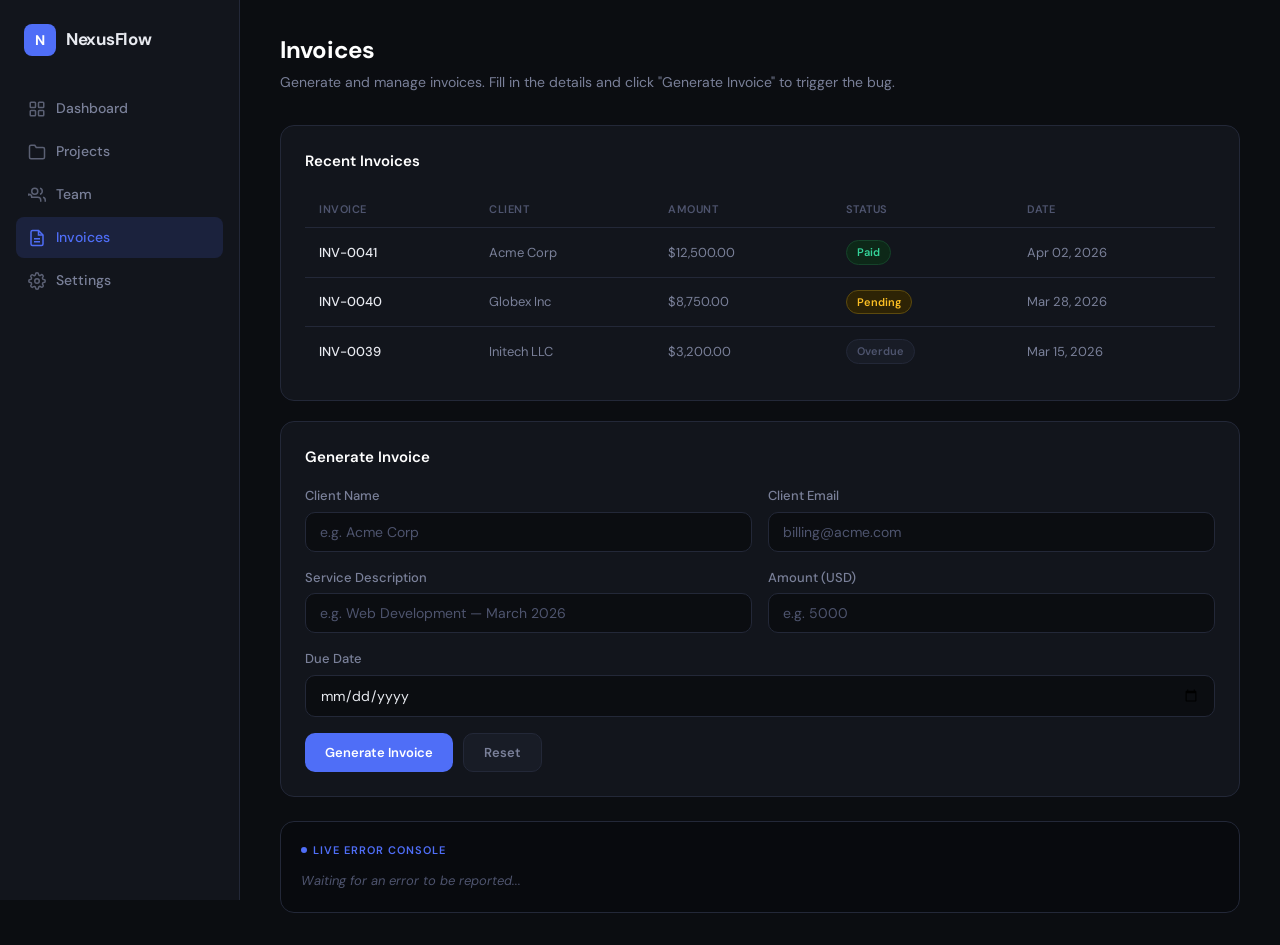
==== invoices.html @ 5b6b0511 "Add files via upload" ====
<!DOCTYPE html>
<html lang="en">
<head>
  <meta charset="UTF-8">
  <meta name="viewport" content="width=device-width, initial-scale=1.0">
  <title>Invoices — NexusFlow</title>
  <link rel="stylesheet" href="css/styles.css">
</head>
<body>

  <div class="app">

    <!-- ── Sidebar ──────────────────────────────── -->
    <aside class="sidebar">
      <a href="index.html" class="sidebar-logo">
        <div class="logo-icon">N</div>
        <span>NexusFlow</span>
      </a>
      <nav class="sidebar-nav">
        <a href="index.html">
          <svg viewBox="0 0 24 24" fill="none" stroke="currentColor" stroke-width="2"><rect x="3" y="3" width="7" height="7" rx="1"/><rect x="14" y="3" width="7" height="7" rx="1"/><rect x="3" y="14" width="7" height="7" rx="1"/><rect x="14" y="14" width="7" height="7" rx="1"/></svg>
          Dashboard
        </a>
        <a href="projects.html">
          <svg viewBox="0 0 24 24" fill="none" stroke="currentColor" stroke-width="2"><path d="M22 19a2 2 0 01-2 2H4a2 2 0 01-2-2V5a2 2 0 012-2h5l2 3h9a2 2 0 012 2z"/></svg>
          Projects
        </a>
        <a href="team.html">
          <svg viewBox="0 0 24 24" fill="none" stroke="currentColor" stroke-width="2"><path d="M17 21v-2a4 4 0 00-4-4H5a4 4 0 00-4-4v2"/><circle cx="9" cy="7" r="4"/><path d="M23 21v-2a4 4 0 00-3-3.87"/><path d="M16 3.13a4 4 0 010 7.75"/></svg>
          Team
        </a>
        <a href="invoices.html" class="active">
          <svg viewBox="0 0 24 24" fill="none" stroke="currentColor" stroke-width="2"><path d="M14 2H6a2 2 0 00-2 2v16a2 2 0 002 2h12a2 2 0 002-2V8z"/><polyline points="14 2 14 8 20 8"/><line x1="16" y1="13" x2="8" y2="13"/><line x1="16" y1="17" x2="8" y2="17"/></svg>
          Invoices
        </a>
        <a href="settings.html">
          <svg viewBox="0 0 24 24" fill="none" stroke="currentColor" stroke-width="2"><circle cx="12" cy="12" r="3"/><path d="M19.4 15a1.65 1.65 0 00.33 1.82l.06.06a2 2 0 010 2.83 2 2 0 01-2.83 0l-.06-.06a1.65 1.65 0 00-1.82-.33 1.65 1.65 0 00-1 1.51V21a2 2 0 01-4 0v-.09A1.65 1.65 0 009 19.4a1.65 1.65 0 00-1.82.33l-.06.06a2 2 0 01-2.83-2.83l.06-.06A1.65 1.65 0 004.68 15a1.65 1.65 0 00-1.51-1H3a2 2 0 010-4h.09A1.65 1.65 0 004.6 9a1.65 1.65 0 00-.33-1.82l-.06-.06a2 2 0 012.83-2.83l.06.06A1.65 1.65 0 009 4.68a1.65 1.65 0 001-1.51V3a2 2 0 014 0v.09a1.65 1.65 0 001 1.51 1.65 1.65 0 001.82-.33l.06-.06a2 2 0 012.83 2.83l-.06.06A1.65 1.65 0 0019.4 9a1.65 1.65 0 001.51 1H21a2 2 0 010 4h-.09a1.65 1.65 0 00-1.51 1z"/></svg>
          Settings
        </a>
      </nav>
    </aside>

    <!-- ── Main Content ─────────────────────────── -->
    <main class="main">

      <div class="page-header">
        <h1>Invoices</h1>
        <p>Generate and manage invoices. Fill in the details and click "Generate Invoice" to trigger the bug.</p>
      </div>

      <!-- Recent Invoices -->
      <div class="card">
        <h2>Recent Invoices</h2>
        <table class="data-table">
          <thead>
            <tr>
              <th>Invoice</th>
              <th>Client</th>
              <th>Amount</th>
              <th>Status</th>
              <th>Date</th>
            </tr>
          </thead>
          <tbody>
            <tr>
              <td class="name-cell">INV-0041</td>
              <td>Acme Corp</td>
              <td>$12,500.00</td>
              <td><span class="status status-active">Paid</span></td>
              <td>Apr 02, 2026</td>
            </tr>
            <tr>
              <td class="name-cell">INV-0040</td>
              <td>Globex Inc</td>
              <td>$8,750.00</td>
              <td><span class="status status-pending">Pending</span></td>
              <td>Mar 28, 2026</td>
            </tr>
            <tr>
              <td class="name-cell">INV-0039</td>
              <td>Initech LLC</td>
              <td>$3,200.00</td>
              <td><span class="status status-inactive">Overdue</span></td>
              <td>Mar 15, 2026</td>
            </tr>
          </tbody>
        </table>
      </div>

      <!-- ═══════════════════════════════════════════
           BUG: Multi-file — invoices.html + js/utils.js
           ═══════════════════════════════════════════
           generateInvoice() reads the amount from a
           form input (which is always a string), then
           passes it to NexusUtils.formatCurrency().
           formatCurrency() calls amount.toFixed(2),
           but .toFixed() is a Number method — calling
           it on a string throws TypeError.
           Agent must read both invoices.html and
           js/utils.js to trace the root cause.
           ═══════════════════════════════════════════ -->
      <div class="card">
        <h2>Generate Invoice</h2>

        <div class="field-row">
          <div class="field">
            <label>Client Name</label>
            <input type="text" id="clientName" placeholder="e.g. Acme Corp" />
          </div>
          <div class="field">
            <label>Client Email</label>
            <input type="email" id="clientEmail" placeholder="billing@acme.com" />
          </div>
        </div>

        <div class="field-row">
          <div class="field">
            <label>Service Description</label>
            <input type="text" id="serviceDesc" placeholder="e.g. Web Development — March 2026" />
          </div>
          <div class="field">
            <label>Amount (USD)</label>
            <input type="text" id="invoiceAmount" placeholder="e.g. 5000" />
          </div>
        </div>

        <div class="field">
          <label>Due Date</label>
          <input type="date" id="dueDate" />
        </div>

        <div class="btn-row">
          <button class="btn btn-primary" onclick="generateInvoice()">Generate Invoice</button>
          <button class="btn btn-secondary" onclick="resetInvoiceForm()">Reset</button>
        </div>
      </div>

      <!-- Console Panel -->
      <div class="console-panel">
        <h3>Live Error Console</h3>
        <pre id="consoleOutput"><span class="empty">Waiting for an error to be reported...</span></pre>
      </div>

    </main>
  </div>


  <!-- ── Scripts ──────────────────────────────────── -->
  <script src="js/errorReporter.js"></script>
  <script src="js/utils.js"></script>

  <script>
    /* ── Intercept console.log for the demo panel ── */
    var _origLog = console.log;
    console.log = function () {
      _origLog.apply(console, arguments);
      var msg = arguments[0];
      if (typeof msg === "string" && msg.startsWith("{")) {
        document.getElementById("consoleOutput").textContent = msg;
      }
    };


    /**
     * ═══════════════════════════════════════════════
     *  generateInvoice()
     * ═══════════════════════════════════════════════
     *  Reads form values and generates an invoice.
     *
     *  BUG: The amount from the form input is a STRING
     *       (e.g. "5000"), but NexusUtils.formatCurrency()
     *       in js/utils.js calls amount.toFixed(2) which
     *       only works on Numbers. This throws TypeError:
     *       "amount.toFixed is not a function"
     *
     *  The fix could be:
     *   - In this file: pass parseFloat(amount) instead
     *   - OR in utils.js: add parseFloat() inside formatCurrency
     *   - Best practice: fix it in utils.js so all callers benefit
     * ═══════════════════════════════════════════════
     */
    function generateInvoice() {
      try {
        var clientName  = document.getElementById("clientName").value;
        var clientEmail = document.getElementById("clientEmail").value;
        var serviceDesc = document.getElementById("serviceDesc").value;
        var amount      = document.getElementById("invoiceAmount").value;   // STRING from input
        var dueDate     = document.getElementById("dueDate").value;

        // Validate inputs
        if (!clientName.trim()) {
          showToast("Please enter a client name.", "error");
          return;
        }
        if (!amount || isNaN(amount)) {
          showToast("Please enter a valid amount.", "error");
          return;
        }

        // Format the amount for display
        // BUG: amount is a string from the form input
        //      formatCurrency() calls .toFixed() which doesn't exist on strings
        var formattedAmount = NexusUtils.formatCurrency(amount);

        // This code would run if the bug were fixed:
        var invoice = {
          id: NexusUtils.generateId("INV"),
          client: clientName,
          email: clientEmail,
          service: serviceDesc,
          amount: formattedAmount,
          dueDate: dueDate,
          status: "pending",
          created: new Date().toISOString()
        };

        showToast("Invoice " + invoice.id + " generated for " + formattedAmount + ".", "success");

      } catch (e) {
        ErrorReporter.report({
          error: e,
          source_file: "invoices.html",
          priority: "critical",
          title: "Invoice generation failed — type error in currency formatting",
          context: {
            module: "InvoiceService",
            action: "generateInvoice",
            inputs: {
              clientName: clientName,
              amount: amount,
              amountType: typeof amount
            }
          }
        });
        showToast("Error: " + e.message + " — reported to monitoring.", "error");
      }
    }


    /* ── Reset form ────────────────────────────── */
    function resetInvoiceForm() {
      document.getElementById("clientName").value = "";
      document.getElementById("clientEmail").value = "";
      document.getElementById("serviceDesc").value = "";
      document.getElementById("invoiceAmount").value = "";
      document.getElementById("dueDate").value = "";
      document.getElementById("consoleOutput").innerHTML =
        '<span class="empty">Waiting for an error to be reported...</span>';
    }

    /* ── Toast helper ──────────────────────────── */
    function showToast(message, type) {
      var existing = document.querySelector(".toast");
      if (existing) existing.remove();
      var toast = document.createElement("div");
      toast.className = "toast " + type;
      toast.textContent = message;
      document.body.appendChild(toast);
      toast.style.display = "block";
      setTimeout(function () { toast.remove(); }, 5000);
    }
  </script>

</body>
</html>
---- css/styles.css ----
/* ══════════════════════════════════════════════════
   NexusFlow — Project & Team Management Dashboard
   Shared Styles
   ══════════════════════════════════════════════════ */

@import url('https://fonts.googleapis.com/css2?family=DM+Sans:ital,opsz,wght@0,9..40,400;0,9..40,500;0,9..40,600;0,9..40,700&family=JetBrains+Mono:wght@400;500&display=swap');

/* ── CSS Variables ─────────────────────────────── */
:root {
  --bg-primary: #0b0d11;
  --bg-surface: #12151c;
  --bg-surface-2: #181c26;
  --bg-hover: #1e2330;
  --border: #232838;
  --border-focus: #4f6ef7;
  --text-primary: #e8eaf0;
  --text-secondary: #7a8099;
  --text-muted: #4e546e;
  --accent: #4f6ef7;
  --accent-hover: #3b57d4;
  --accent-glow: rgba(79, 110, 247, 0.15);
  --success: #34d399;
  --success-bg: #0d2818;
  --success-border: #15432a;
  --error: #f87171;
  --error-bg: #2d1215;
  --error-border: #5c2127;
  --warning: #fbbf24;
  --warning-bg: #2d2305;
  --warning-border: #5c4a0e;
  --font-body: 'DM Sans', system-ui, sans-serif;
  --font-mono: 'JetBrains Mono', 'Courier New', monospace;
  --radius: 10px;
  --radius-lg: 14px;
  --transition: 0.2s ease;
}

/* ── Reset ─────────────────────────────────────── */
*, *::before, *::after { margin: 0; padding: 0; box-sizing: border-box; }

body {
  font-family: var(--font-body);
  background: var(--bg-primary);
  color: var(--text-primary);
  min-height: 100vh;
  line-height: 1.5;
  -webkit-font-smoothing: antialiased;
}

/* ── App Shell ─────────────────────────────────── */
.app {
  display: flex;
  min-height: 100vh;
}

/* ── Sidebar ───────────────────────────────────── */
.sidebar {
  width: 240px;
  background: var(--bg-surface);
  border-right: 1px solid var(--border);
  padding: 24px 16px;
  display: flex;
  flex-direction: column;
  position: fixed;
  top: 0;
  left: 0;
  bottom: 0;
  z-index: 50;
}

.sidebar-logo {
  display: flex;
  align-items: center;
  gap: 10px;
  padding: 0 8px;
  margin-bottom: 32px;
  text-decoration: none;
}

.sidebar-logo .logo-icon {
  width: 32px;
  height: 32px;
  background: var(--accent);
  border-radius: 8px;
  display: flex;
  align-items: center;
  justify-content: center;
  font-weight: 700;
  font-size: 14px;
  color: #fff;
  flex-shrink: 0;
}

.sidebar-logo span {
  font-size: 17px;
  font-weight: 700;
  color: var(--text-primary);
  letter-spacing: -0.3px;
}

.sidebar-nav {
  display: flex;
  flex-direction: column;
  gap: 2px;
  flex: 1;
}

.sidebar-nav a {
  display: flex;
  align-items: center;
  gap: 10px;
  padding: 10px 12px;
  border-radius: 8px;
  text-decoration: none;
  color: var(--text-secondary);
  font-size: 14px;
  font-weight: 500;
  transition: all var(--transition);
}

.sidebar-nav a:hover {
  background: var(--bg-hover);
  color: var(--text-primary);
}

.sidebar-nav a.active {
  background: var(--accent-glow);
  color: var(--accent);
}

.sidebar-nav a svg {
  width: 18px;
  height: 18px;
  flex-shrink: 0;
  opacity: 0.7;
}

.sidebar-nav a.active svg {
  opacity: 1;
}

.sidebar-divider {
  height: 1px;
  background: var(--border);
  margin: 12px 0;
}

/* ── Main Content ──────────────────────────────── */
.main {
  flex: 1;
  margin-left: 240px;
  padding: 32px 40px;
  max-width: 1100px;
}

/* ── Page Header ───────────────────────────────── */
.page-header {
  margin-bottom: 32px;
}

.page-header h1 {
  font-size: 24px;
  font-weight: 700;
  color: #fff;
  margin-bottom: 4px;
  letter-spacing: -0.3px;
}

.page-header p {
  font-size: 14px;
  color: var(--text-secondary);
}

/* ── Cards ─────────────────────────────────────── */
.card {
  background: var(--bg-surface);
  border: 1px solid var(--border);
  border-radius: var(--radius-lg);
  padding: 24px;
  margin-bottom: 20px;
}

.card h2 {
  font-size: 15px;
  font-weight: 600;
  color: #fff;
  margin-bottom: 18px;
  display: flex;
  align-items: center;
  gap: 8px;
}

.card h2 .badge {
  font-size: 11px;
  font-weight: 600;
  padding: 2px 8px;
  border-radius: 99px;
  background: var(--accent-glow);
  color: var(--accent);
}

/* ── Form Elements ─────────────────────────────── */
.field {
  margin-bottom: 16px;
}

.field label {
  display: block;
  font-size: 13px;
  font-weight: 500;
  color: var(--text-secondary);
  margin-bottom: 6px;
}

.field input,
.field select,
.field textarea {
  width: 100%;
  padding: 10px 14px;
  background: var(--bg-primary);
  border: 1px solid var(--border);
  border-radius: var(--radius);
  color: var(--text-primary);
  font-family: var(--font-body);
  font-size: 14px;
  outline: none;
  transition: border-color var(--transition);
}

.field textarea {
  resize: vertical;
  min-height: 100px;
  font-family: var(--font-mono);
  font-size: 13px;
  line-height: 1.6;
}

.field input:focus,
.field select:focus,
.field textarea:focus {
  border-color: var(--border-focus);
}

.field input::placeholder,
.field textarea::placeholder {
  color: var(--text-muted);
}

.field-row {
  display: grid;
  grid-template-columns: 1fr 1fr;
  gap: 16px;
}

/* ── Buttons ───────────────────────────────────── */
.btn {
  padding: 10px 20px;
  border: none;
  border-radius: var(--radius);
  font-family: var(--font-body);
  font-size: 13px;
  font-weight: 600;
  cursor: pointer;
  transition: all var(--transition);
  display: inline-flex;
  align-items: center;
  gap: 6px;
}

.btn-primary {
  background: var(--accent);
  color: #fff;
}

.btn-primary:hover {
  background: var(--accent-hover);
}

.btn-secondary {
  background: var(--bg-surface-2);
  color: var(--text-secondary);
  border: 1px solid var(--border);
}

.btn-secondary:hover {
  background: var(--bg-hover);
  color: var(--text-primary);
}

.btn-danger {
  background: var(--error-bg);
  color: var(--error);
  border: 1px solid var(--error-border);
}

.btn-danger:hover {
  background: #3d1519;
}

.btn-row {
  display: flex;
  gap: 10px;
  margin-top: 8px;
}

/* ── Toast Notifications ───────────────────────── */
.toast {
  position: fixed;
  bottom: 24px;
  right: 24px;
  padding: 14px 20px;
  border-radius: var(--radius);
  font-size: 13px;
  font-weight: 500;
  display: none;
  z-index: 1000;
  animation: toastIn 0.35s cubic-bezier(0.16, 1, 0.3, 1);
  max-width: 420px;
}

.toast.error {
  background: var(--error-bg);
  border: 1px solid var(--error-border);
  color: var(--error);
}

.toast.success {
  background: var(--success-bg);
  border: 1px solid var(--success-border);
  color: var(--success);
}

@keyframes toastIn {
  from { transform: translateY(16px); opacity: 0; }
  to   { transform: translateY(0); opacity: 1; }
}

/* ── Console Panel ─────────────────────────────── */
.console-panel {
  background: #080a0e;
  border: 1px solid var(--border);
  border-radius: var(--radius-lg);
  padding: 20px;
  margin-top: 24px;
}

.console-panel h3 {
  font-size: 11px;
  font-weight: 600;
  color: var(--accent);
  margin-bottom: 12px;
  text-transform: uppercase;
  letter-spacing: 1px;
  display: flex;
  align-items: center;
  gap: 6px;
}

.console-panel h3::before {
  content: '';
  width: 6px;
  height: 6px;
  border-radius: 50%;
  background: var(--accent);
  animation: pulse 2s infinite;
}

@keyframes pulse {
  0%, 100% { opacity: 1; }
  50% { opacity: 0.3; }
}

.console-panel pre {
  font-family: var(--font-mono);
  font-size: 12px;
  color: var(--success);
  white-space: pre-wrap;
  word-wrap: break-word;
  max-height: 350px;
  overflow-y: auto;
  line-height: 1.7;
}

.console-panel .empty {
  color: var(--text-muted);
  font-style: italic;
  font-family: var(--font-body);
  font-size: 13px;
}

/* ── Stat Cards Row ────────────────────────────── */
.stats-row {
  display: grid;
  grid-template-columns: repeat(4, 1fr);
  gap: 16px;
  margin-bottom: 24px;
}

.stat-card {
  background: var(--bg-surface);
  border: 1px solid var(--border);
  border-radius: var(--radius-lg);
  padding: 20px;
}

.stat-card .label {
  font-size: 12px;
  font-weight: 500;
  color: var(--text-secondary);
  margin-bottom: 8px;
  text-transform: uppercase;
  letter-spacing: 0.5px;
}

.stat-card .value {
  font-size: 28px;
  font-weight: 700;
  color: #fff;
  letter-spacing: -0.5px;
}

.stat-card .change {
  font-size: 12px;
  font-weight: 500;
  margin-top: 4px;
}

.stat-card .change.up { color: var(--success); }
.stat-card .change.down { color: var(--error); }

/* ── Data Table ────────────────────────────────── */
.data-table {
  width: 100%;
  border-collapse: collapse;
}

.data-table th {
  text-align: left;
  font-size: 11px;
  font-weight: 600;
  color: var(--text-muted);
  text-transform: uppercase;
  letter-spacing: 0.5px;
  padding: 10px 14px;
  border-bottom: 1px solid var(--border);
}

.data-table td {
  padding: 12px 14px;
  font-size: 13px;
  border-bottom: 1px solid var(--border);
  color: var(--text-secondary);
}

.data-table tr:last-child td {
  border-bottom: none;
}

.data-table .name-cell {
  color: var(--text-primary);
  font-weight: 500;
}

/* ── Status Badges ─────────────────────────────── */
.status {
  display: inline-block;
  padding: 3px 10px;
  border-radius: 99px;
  font-size: 11px;
  font-weight: 600;
}

.status-active   { background: var(--success-bg); color: var(--success); border: 1px solid var(--success-border); }
.status-pending  { background: var(--warning-bg); color: var(--warning); border: 1px solid var(--warning-border); }
.status-inactive { background: var(--bg-surface-2); color: var(--text-muted); border: 1px solid var(--border); }

/* ── Search Bar ────────────────────────────────── */
.search-bar {
  display: flex;
  align-items: center;
  gap: 10px;
  margin-bottom: 24px;
}

.search-bar input {
  flex: 1;
  padding: 10px 14px;
  background: var(--bg-surface);
  border: 1px solid var(--border);
  border-radius: var(--radius);
  color: var(--text-primary);
  font-family: var(--font-body);
  font-size: 14px;
  outline: none;
  transition: border-color var(--transition);
}

.search-bar input:focus {
  border-color: var(--border-focus);
}

.search-bar input::placeholder {
  color: var(--text-muted);
}

/* ── Responsive ────────────────────────────────── */
@media (max-width: 900px) {
  .sidebar { display: none; }
  .main { margin-left: 0; padding: 24px 20px; }
  .stats-row { grid-template-columns: repeat(2, 1fr); }
  .field-row { grid-template-columns: 1fr; }
}
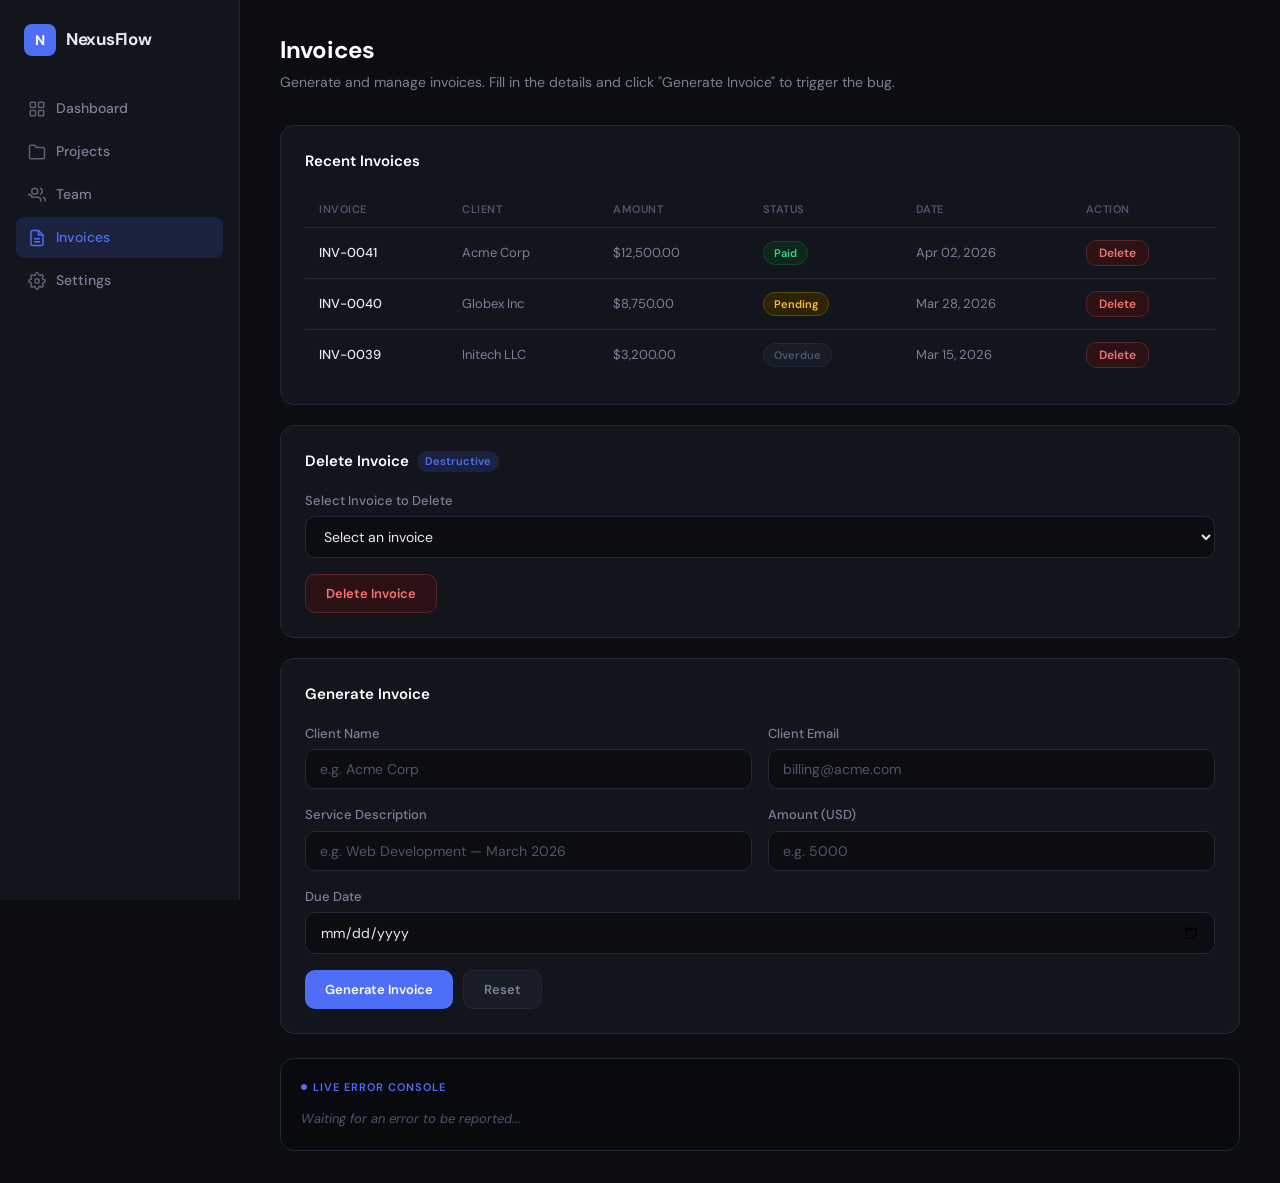
==== commit 6c17357e: "feat: add Delete Invoice UI and deleteInvoice() API wired to NexusStore" ====
--- a/invoices.html
+++ b/invoices.html
@@ -59,45 +59,40 @@
               <th>Amount</th>
               <th>Status</th>
               <th>Date</th>
+              <th>Action</th>
             </tr>
           </thead>
-          <tbody>
-            <tr>
-              <td class="name-cell">INV-0041</td>
-              <td>Acme Corp</td>
-              <td>$12,500.00</td>
-              <td><span class="status status-active">Paid</span></td>
-              <td>Apr 02, 2026</td>
-            </tr>
-            <tr>
-              <td class="name-cell">INV-0040</td>
-              <td>Globex Inc</td>
-              <td>$8,750.00</td>
-              <td><span class="status status-pending">Pending</span></td>
-              <td>Mar 28, 2026</td>
-            </tr>
-            <tr>
-              <td class="name-cell">INV-0039</td>
-              <td>Initech LLC</td>
-              <td>$3,200.00</td>
-              <td><span class="status status-inactive">Overdue</span></td>
-              <td>Mar 15, 2026</td>
-            </tr>
+          <tbody id="invoicesTableBody">
+            <!-- Rendered by renderInvoicesTable() -->
           </tbody>
         </table>
       </div>
 
       <!-- ═══════════════════════════════════════════
+           Delete Invoice
+           ═══════════════════════════════════════════
+           Select an invoice from the dropdown and click
+           "Delete Invoice" to invoke deleteInvoice() which
+           calls NexusStore.deleteInvoice(id).
+           Guard: Cannot delete paid (active) invoices.
+           ═══════════════════════════════════════════ -->
+      <div class="card">
+        <h2>Delete Invoice <span class="badge">Destructive</span></h2>
+
+        <div class="field">
+          <label>Select Invoice to Delete</label>
+          <select id="deleteInvoiceSelect">
+            <option value="">Select an invoice</option>
+          </select>
+        </div>
+
+        <div class="btn-row">
+          <button class="btn btn-danger" onclick="deleteInvoice()">Delete Invoice</button>
+        </div>
+      </div>
+
+      <!-- ═══════════════════════════════════════════
            BUG: Multi-file — invoices.html + js/utils.js
-           ═══════════════════════════════════════════
-           generateInvoice() reads the amount from a
-           form input (which is always a string), then
-           passes it to NexusUtils.formatCurrency().
-           formatCurrency() calls amount.toFixed(2),
-           but .toFixed() is a Number method — calling
-           it on a string throws TypeError.
-           Agent must read both invoices.html and
-           js/utils.js to trace the root cause.
            ═══════════════════════════════════════════ -->
       <div class="card">
         <h2>Generate Invoice</h2>
@@ -148,6 +143,7 @@
   <!-- ── Scripts ──────────────────────────────────── -->
   <script src="js/errorReporter.js"></script>
   <script src="js/utils.js"></script>
+  <script src="js/dataStore.js"></script>
 
   <script>
     /* ── Intercept console.log for the demo panel ── */
@@ -161,22 +157,84 @@
     };
 
 
+    /* ── Render invoices table from NexusStore ── */
+    function renderInvoicesTable() {
+      var tbody  = document.getElementById("invoicesTableBody");
+      var select = document.getElementById("deleteInvoiceSelect");
+      var invoices = NexusStore.getInvoices();
+
+      tbody.innerHTML  = "";
+      select.innerHTML = '<option value="">Select an invoice</option>';
+
+      invoices.forEach(function (inv) {
+        var statusClass =
+          inv.status === "active"   ? "status-active"   :
+          inv.status === "pending"  ? "status-pending"  : "status-inactive";
+        var statusLabel =
+          inv.status === "active"   ? "Paid"    :
+          inv.status === "pending"  ? "Pending" : "Overdue";
+
+        tbody.innerHTML +=
+          '<tr>' +
+          '  <td class="name-cell">' + inv.id + '</td>' +
+          '  <td>' + inv.client + '</td>' +
+          '  <td>' + inv.amount + '</td>' +
+          '  <td><span class="status ' + statusClass + '">' + statusLabel + '</span></td>' +
+          '  <td>' + inv.date + '</td>' +
+          '  <td><button class="btn btn-danger" style="padding:4px 12px;font-size:12px" onclick="deleteInvoiceById(\'' + inv.id + '\')">Delete</button></td>' +
+          '</tr>';
+
+        select.innerHTML += '<option value="' + inv.id + '">' + inv.id + ' — ' + inv.client + ' (' + statusLabel + ')</option>';
+      });
+    }
+
+
     /**
      * ═══════════════════════════════════════════════
+     *  deleteInvoice()
+     * ═══════════════════════════════════════════════
+     *  Reads the selected invoice ID from the dropdown
+     *  and calls NexusStore.deleteInvoice(id).
+     *
+     *  DELETE API equivalent: DELETE /api/invoices/:id
+     *  Guard: Cannot delete paid (status=active) invoices.
+     * ═══════════════════════════════════════════════
+     */
+    function deleteInvoice() {
+      var id = document.getElementById("deleteInvoiceSelect").value;
+      if (!id) {
+        showToast("Please select an invoice to delete.", "error");
+        return;
+      }
+      deleteInvoiceById(id);
+    }
+
+    function deleteInvoiceById(id) {
+      try {
+        if (!confirm("Are you sure you want to delete invoice: " + id + "? This cannot be undone.")) return;
+        var deleted = NexusStore.deleteInvoice(id);
+        showToast("Invoice '" + deleted.id + "' for " + deleted.client + " deleted successfully.", "success");
+        renderInvoicesTable();
+      } catch (e) {
+        ErrorReporter.report({
+          error: e,
+          source_file: "invoices.html",
+          priority: "high",
+          title: "Invoice deletion failed",
+          context: { module: "InvoiceService", action: "deleteInvoice", inputs: { invoiceId: id } }
+        });
+        showToast("Error: " + e.message, "error");
+      }
+    }
+
+
+    /**
+     * ═══════════════════════════════════════════════
      *  generateInvoice()
      * ═══════════════════════════════════════════════
-     *  Reads form values and generates an invoice.
-     *
-     *  BUG: The amount from the form input is a STRING
-     *       (e.g. "5000"), but NexusUtils.formatCurrency()
-     *       in js/utils.js calls amount.toFixed(2) which
-     *       only works on Numbers. This throws TypeError:
-     *       "amount.toFixed is not a function"
-     *
-     *  The fix could be:
-     *   - In this file: pass parseFloat(amount) instead
-     *   - OR in utils.js: add parseFloat() inside formatCurrency
-     *   - Best practice: fix it in utils.js so all callers benefit
+     *  BUG: amount is a string from the form input.
+     *       formatCurrency() calls .toFixed() which
+     *       doesn't exist on strings → TypeError.
      * ═══════════════════════════════════════════════
      */
     function generateInvoice() {
@@ -187,33 +245,25 @@
         var amount      = document.getElementById("invoiceAmount").value;   // STRING from input
         var dueDate     = document.getElementById("dueDate").value;
 
-        // Validate inputs
-        if (!clientName.trim()) {
-          showToast("Please enter a client name.", "error");
-          return;
-        }
-        if (!amount || isNaN(amount)) {
-          showToast("Please enter a valid amount.", "error");
-          return;
-        }
-
-        // Format the amount for display
-        // BUG: amount is a string from the form input
-        //      formatCurrency() calls .toFixed() which doesn't exist on strings
+        if (!clientName.trim()) { showToast("Please enter a client name.", "error"); return; }
+        if (!amount || isNaN(amount)) { showToast("Please enter a valid amount.", "error"); return; }
+
+        // BUG: amount is a string — formatCurrency() calls .toFixed() which crashes
         var formattedAmount = NexusUtils.formatCurrency(amount);
 
-        // This code would run if the bug were fixed:
         var invoice = {
           id: NexusUtils.generateId("INV"),
           client: clientName,
           email: clientEmail,
           service: serviceDesc,
           amount: formattedAmount,
-          dueDate: dueDate,
+          date: dueDate,
           status: "pending",
           created: new Date().toISOString()
         };
 
+        NexusStore.addInvoice(invoice);
+        renderInvoicesTable();
         showToast("Invoice " + invoice.id + " generated for " + formattedAmount + ".", "success");
 
       } catch (e) {
@@ -225,11 +275,7 @@
           context: {
             module: "InvoiceService",
             action: "generateInvoice",
-            inputs: {
-              clientName: clientName,
-              amount: amount,
-              amountType: typeof amount
-            }
+            inputs: { clientName: clientName, amount: amount, amountType: typeof amount }
           }
         });
         showToast("Error: " + e.message + " — reported to monitoring.", "error");
@@ -259,6 +305,9 @@
       toast.style.display = "block";
       setTimeout(function () { toast.remove(); }, 5000);
     }
+
+    /* ── Init ──────────────────────────────────── */
+    renderInvoicesTable();
   </script>
 
 </body>
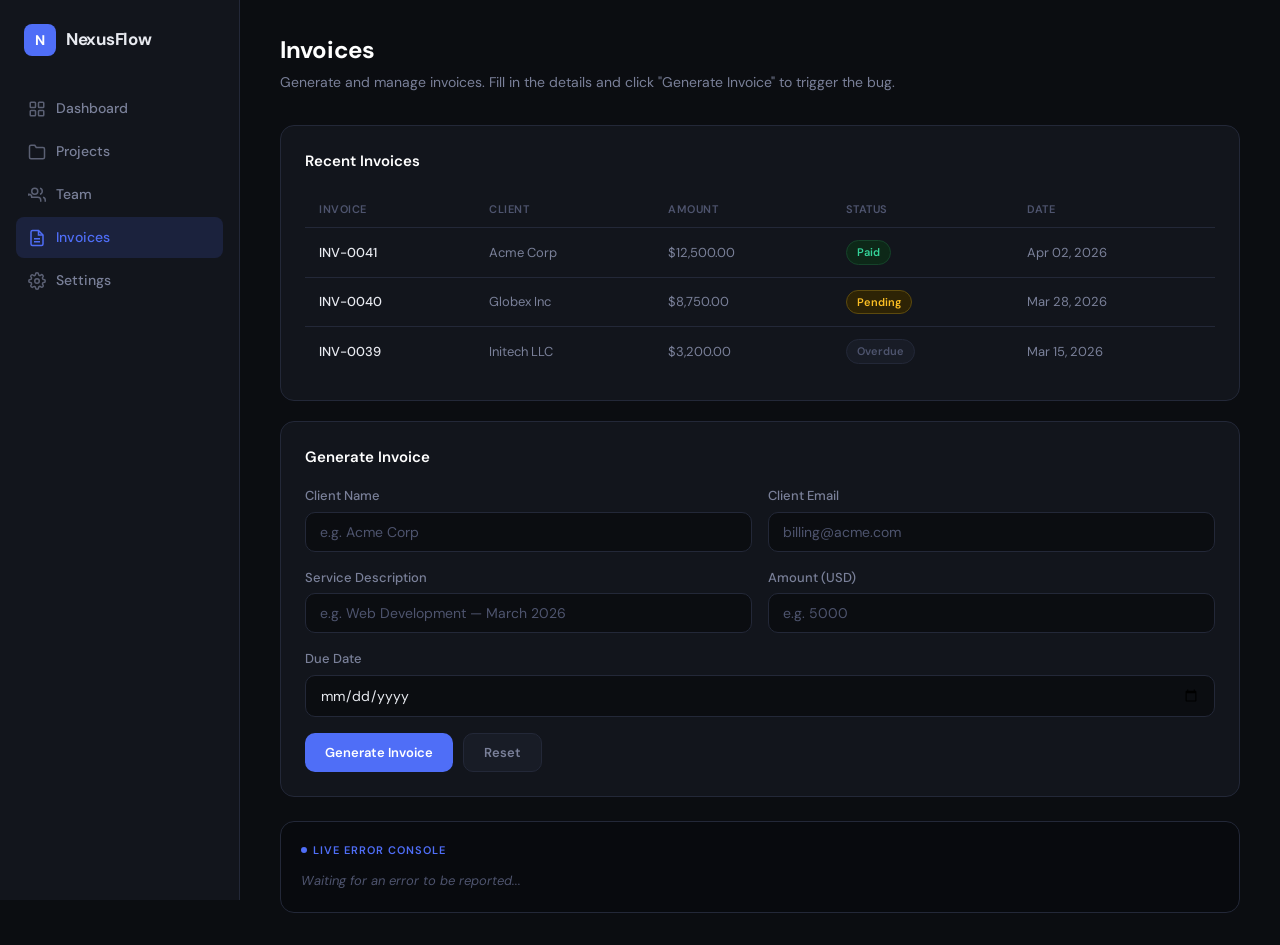
==== commit 57adb5c7: "Initial Commit Initial Commit" ====
--- a/invoices.html
+++ b/invoices.html
@@ -59,40 +59,45 @@
               <th>Amount</th>
               <th>Status</th>
               <th>Date</th>
-              <th>Action</th>
             </tr>
           </thead>
-          <tbody id="invoicesTableBody">
-            <!-- Rendered by renderInvoicesTable() -->
+          <tbody>
+            <tr>
+              <td class="name-cell">INV-0041</td>
+              <td>Acme Corp</td>
+              <td>$12,500.00</td>
+              <td><span class="status status-active">Paid</span></td>
+              <td>Apr 02, 2026</td>
+            </tr>
+            <tr>
+              <td class="name-cell">INV-0040</td>
+              <td>Globex Inc</td>
+              <td>$8,750.00</td>
+              <td><span class="status status-pending">Pending</span></td>
+              <td>Mar 28, 2026</td>
+            </tr>
+            <tr>
+              <td class="name-cell">INV-0039</td>
+              <td>Initech LLC</td>
+              <td>$3,200.00</td>
+              <td><span class="status status-inactive">Overdue</span></td>
+              <td>Mar 15, 2026</td>
+            </tr>
           </tbody>
         </table>
       </div>
 
       <!-- ═══════════════════════════════════════════
-           Delete Invoice
+           BUG: Multi-file — invoices.html + js/utils.js
            ═══════════════════════════════════════════
-           Select an invoice from the dropdown and click
-           "Delete Invoice" to invoke deleteInvoice() which
-           calls NexusStore.deleteInvoice(id).
-           Guard: Cannot delete paid (active) invoices.
-           ═══════════════════════════════════════════ -->
-      <div class="card">
-        <h2>Delete Invoice <span class="badge">Destructive</span></h2>
-
-        <div class="field">
-          <label>Select Invoice to Delete</label>
-          <select id="deleteInvoiceSelect">
-            <option value="">Select an invoice</option>
-          </select>
-        </div>
-
-        <div class="btn-row">
-          <button class="btn btn-danger" onclick="deleteInvoice()">Delete Invoice</button>
-        </div>
-      </div>
-
-      <!-- ═══════════════════════════════════════════
-           BUG: Multi-file — invoices.html + js/utils.js
+           generateInvoice() reads the amount from a
+           form input (which is always a string), then
+           passes it to NexusUtils.formatCurrency().
+           formatCurrency() calls amount.toFixed(2),
+           but .toFixed() is a Number method — calling
+           it on a string throws TypeError.
+           Agent must read both invoices.html and
+           js/utils.js to trace the root cause.
            ═══════════════════════════════════════════ -->
       <div class="card">
         <h2>Generate Invoice</h2>
@@ -143,7 +148,6 @@
   <!-- ── Scripts ──────────────────────────────────── -->
   <script src="js/errorReporter.js"></script>
   <script src="js/utils.js"></script>
-  <script src="js/dataStore.js"></script>
 
   <script>
     /* ── Intercept console.log for the demo panel ── */
@@ -157,84 +161,22 @@
     };
 
 
-    /* ── Render invoices table from NexusStore ── */
-    function renderInvoicesTable() {
-      var tbody  = document.getElementById("invoicesTableBody");
-      var select = document.getElementById("deleteInvoiceSelect");
-      var invoices = NexusStore.getInvoices();
-
-      tbody.innerHTML  = "";
-      select.innerHTML = '<option value="">Select an invoice</option>';
-
-      invoices.forEach(function (inv) {
-        var statusClass =
-          inv.status === "active"   ? "status-active"   :
-          inv.status === "pending"  ? "status-pending"  : "status-inactive";
-        var statusLabel =
-          inv.status === "active"   ? "Paid"    :
-          inv.status === "pending"  ? "Pending" : "Overdue";
-
-        tbody.innerHTML +=
-          '<tr>' +
-          '  <td class="name-cell">' + inv.id + '</td>' +
-          '  <td>' + inv.client + '</td>' +
-          '  <td>' + inv.amount + '</td>' +
-          '  <td><span class="status ' + statusClass + '">' + statusLabel + '</span></td>' +
-          '  <td>' + inv.date + '</td>' +
-          '  <td><button class="btn btn-danger" style="padding:4px 12px;font-size:12px" onclick="deleteInvoiceById(\'' + inv.id + '\')">Delete</button></td>' +
-          '</tr>';
-
-        select.innerHTML += '<option value="' + inv.id + '">' + inv.id + ' — ' + inv.client + ' (' + statusLabel + ')</option>';
-      });
-    }
-
-
-    /**
-     * ═══════════════════════════════════════════════
-     *  deleteInvoice()
-     * ═══════════════════════════════════════════════
-     *  Reads the selected invoice ID from the dropdown
-     *  and calls NexusStore.deleteInvoice(id).
-     *
-     *  DELETE API equivalent: DELETE /api/invoices/:id
-     *  Guard: Cannot delete paid (status=active) invoices.
-     * ═══════════════════════════════════════════════
-     */
-    function deleteInvoice() {
-      var id = document.getElementById("deleteInvoiceSelect").value;
-      if (!id) {
-        showToast("Please select an invoice to delete.", "error");
-        return;
-      }
-      deleteInvoiceById(id);
-    }
-
-    function deleteInvoiceById(id) {
-      try {
-        if (!confirm("Are you sure you want to delete invoice: " + id + "? This cannot be undone.")) return;
-        var deleted = NexusStore.deleteInvoice(id);
-        showToast("Invoice '" + deleted.id + "' for " + deleted.client + " deleted successfully.", "success");
-        renderInvoicesTable();
-      } catch (e) {
-        ErrorReporter.report({
-          error: e,
-          source_file: "invoices.html",
-          priority: "high",
-          title: "Invoice deletion failed",
-          context: { module: "InvoiceService", action: "deleteInvoice", inputs: { invoiceId: id } }
-        });
-        showToast("Error: " + e.message, "error");
-      }
-    }
-
-
     /**
      * ═══════════════════════════════════════════════
      *  generateInvoice()
      * ═══════════════════════════════════════════════
-     *  BUG: amount is a string from the form input.
-     *       formatCurrency() calls .toFixed() which
-     *       doesn't exist on strings → TypeError.
+     *  Reads form values and generates an invoice.
+     *
+     *  BUG: The amount from the form input is a STRING
+     *       (e.g. "5000"), but NexusUtils.formatCurrency()
+     *       in js/utils.js calls amount.toFixed(2) which
+     *       only works on Numbers. This throws TypeError:
+     *       "amount.toFixed is not a function"
+     *
+     *  The fix could be:
+     *   - In this file: pass parseFloat(amount) instead
+     *   - OR in utils.js: add parseFloat() inside formatCurrency
+     *   - Best practice: fix it in utils.js so all callers benefit
      * ═══════════════════════════════════════════════
      */
     function generateInvoice() {
@@ -245,25 +187,33 @@
         var amount      = document.getElementById("invoiceAmount").value;   // STRING from input
         var dueDate     = document.getElementById("dueDate").value;
 
-        if (!clientName.trim()) { showToast("Please enter a client name.", "error"); return; }
-        if (!amount || isNaN(amount)) { showToast("Please enter a valid amount.", "error"); return; }
-
-        // BUG: amount is a string — formatCurrency() calls .toFixed() which crashes
+        // Validate inputs
+        if (!clientName.trim()) {
+          showToast("Please enter a client name.", "error");
+          return;
+        }
+        if (!amount || isNaN(amount)) {
+          showToast("Please enter a valid amount.", "error");
+          return;
+        }
+
+        // Format the amount for display
+        // BUG: amount is a string from the form input
+        //      formatCurrency() calls .toFixed() which doesn't exist on strings
         var formattedAmount = NexusUtils.formatCurrency(amount);
 
+        // This code would run if the bug were fixed:
         var invoice = {
           id: NexusUtils.generateId("INV"),
           client: clientName,
           email: clientEmail,
           service: serviceDesc,
           amount: formattedAmount,
-          date: dueDate,
+          dueDate: dueDate,
           status: "pending",
           created: new Date().toISOString()
         };
 
-        NexusStore.addInvoice(invoice);
-        renderInvoicesTable();
         showToast("Invoice " + invoice.id + " generated for " + formattedAmount + ".", "success");
 
       } catch (e) {
@@ -275,7 +225,11 @@
           context: {
             module: "InvoiceService",
             action: "generateInvoice",
-            inputs: { clientName: clientName, amount: amount, amountType: typeof amount }
+            inputs: {
+              clientName: clientName,
+              amount: amount,
+              amountType: typeof amount
+            }
           }
         });
         showToast("Error: " + e.message + " — reported to monitoring.", "error");
@@ -305,9 +259,6 @@
       toast.style.display = "block";
       setTimeout(function () { toast.remove(); }, 5000);
     }
-
-    /* ── Init ──────────────────────────────────── */
-    renderInvoicesTable();
   </script>
 
 </body>
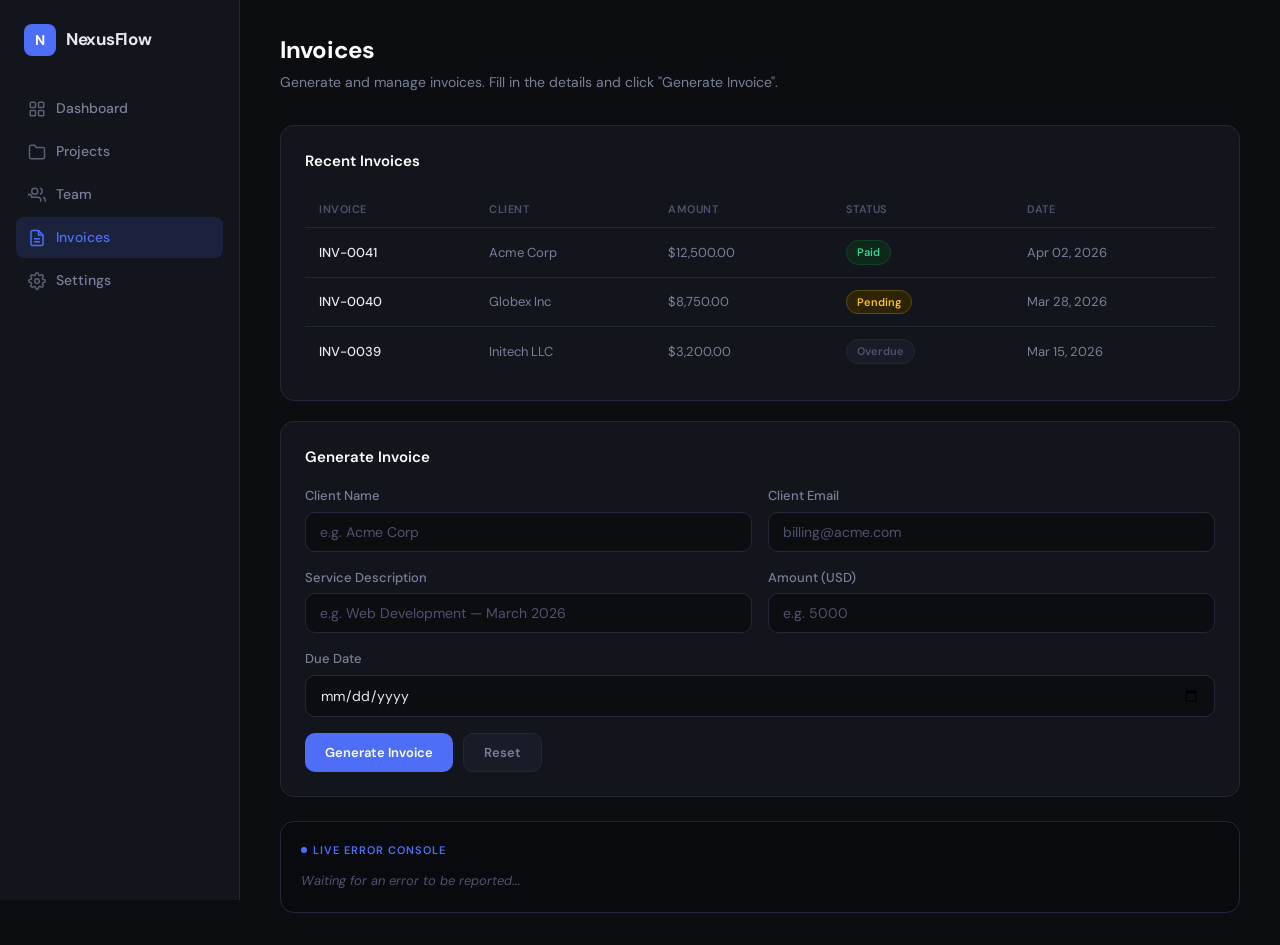
==== commit c58cd109: "fix: team.html + invoices.html + settings.html — authGuard, user badge, fix checkPermission/eval/for" ====
--- a/invoices.html
+++ b/invoices.html
@@ -10,7 +10,7 @@
 
   <div class="app">
 
-    <!-- ── Sidebar ──────────────────────────────── -->
+    <!-- ── Sidebar ──────────────────────────────────── -->
     <aside class="sidebar">
       <a href="index.html" class="sidebar-logo">
         <div class="logo-icon">N</div>
@@ -38,14 +38,16 @@
           Settings
         </a>
       </nav>
+      <!-- Azure SSO: signed-in user badge -->
+      <div id="userBadge"></div>
     </aside>
 
-    <!-- ── Main Content ─────────────────────────── -->
+    <!-- ── Main Content ───────────────────────────────── -->
     <main class="main">
 
       <div class="page-header">
         <h1>Invoices</h1>
-        <p>Generate and manage invoices. Fill in the details and click "Generate Invoice" to trigger the bug.</p>
+        <p>Generate and manage invoices. Fill in the details and click "Generate Invoice".</p>
       </div>
 
       <!-- Recent Invoices -->
@@ -87,18 +89,6 @@
         </table>
       </div>
 
-      <!-- ═══════════════════════════════════════════
-           BUG: Multi-file — invoices.html + js/utils.js
-           ═══════════════════════════════════════════
-           generateInvoice() reads the amount from a
-           form input (which is always a string), then
-           passes it to NexusUtils.formatCurrency().
-           formatCurrency() calls amount.toFixed(2),
-           but .toFixed() is a Number method — calling
-           it on a string throws TypeError.
-           Agent must read both invoices.html and
-           js/utils.js to trace the root cause.
-           ═══════════════════════════════════════════ -->
       <div class="card">
         <h2>Generate Invoice</h2>
 
@@ -145,11 +135,20 @@
   </div>
 
 
-  <!-- ── Scripts ──────────────────────────────────── -->
+  <!-- ── Scripts ────────────────────────────────────── -->
+  <script src="https://alcdn.msauth.net/browser/2.38.3/js/msal-browser.min.js"></script>
+  <script src="js/msalConfig.js"></script>
+  <script src="js/authGuard.js"></script>
   <script src="js/errorReporter.js"></script>
   <script src="js/utils.js"></script>
+  <script src="js/auth.js"></script>
 
   <script>
+    /* ── Azure SSO: Protect this page ────────────────────── */
+    AuthGuard.protect().then(function () {
+      AuthGuard.renderUserBadge("userBadge");
+    });
+
     /* ── Intercept console.log for the demo panel ── */
     var _origLog = console.log;
     console.log = function () {
@@ -160,57 +159,43 @@
       }
     };
 
-
     /**
-     * ═══════════════════════════════════════════════
-     *  generateInvoice()
-     * ═══════════════════════════════════════════════
-     *  Reads form values and generates an invoice.
-     *
-     *  BUG: The amount from the form input is a STRING
-     *       (e.g. "5000"), but NexusUtils.formatCurrency()
-     *       in js/utils.js calls amount.toFixed(2) which
-     *       only works on Numbers. This throws TypeError:
-     *       "amount.toFixed is not a function"
-     *
-     *  The fix could be:
-     *   - In this file: pass parseFloat(amount) instead
-     *   - OR in utils.js: add parseFloat() inside formatCurrency
-     *   - Best practice: fix it in utils.js so all callers benefit
-     * ═══════════════════════════════════════════════
+     * generateInvoice()
+     * ─────────────────
+     * FIX: NexusUtils.formatCurrency() now accepts string inputs
+     *      (from form fields) by calling parseFloat() internally.
+     *      No more TypeError: "amount.toFixed is not a function".
      */
     function generateInvoice() {
+      var clientName, clientEmail, serviceDesc, amount, dueDate;
       try {
-        var clientName  = document.getElementById("clientName").value;
-        var clientEmail = document.getElementById("clientEmail").value;
-        var serviceDesc = document.getElementById("serviceDesc").value;
-        var amount      = document.getElementById("invoiceAmount").value;   // STRING from input
-        var dueDate     = document.getElementById("dueDate").value;
-
-        // Validate inputs
-        if (!clientName.trim()) {
-          showToast("Please enter a client name.", "error");
+        clientName  = document.getElementById("clientName").value;
+        clientEmail = document.getElementById("clientEmail").value;
+        serviceDesc = document.getElementById("serviceDesc").value;
+        amount      = document.getElementById("invoiceAmount").value;  // string from input
+        dueDate     = document.getElementById("dueDate").value;
+
+        if (!clientName.trim()) { showToast("Please enter a client name.", "error"); return; }
+        if (!amount || isNaN(amount)) { showToast("Please enter a valid amount.", "error"); return; }
+
+        // Check permission
+        var permResult = NexusAuth.checkPermission(null, "manage_invoices");
+        if (!permResult.allowed) {
+          showToast("Permission denied: " + permResult.reason, "error");
           return;
         }
-        if (!amount || isNaN(amount)) {
-          showToast("Please enter a valid amount.", "error");
-          return;
-        }
-
-        // Format the amount for display
-        // BUG: amount is a string from the form input
-        //      formatCurrency() calls .toFixed() which doesn't exist on strings
+
+        // FIX: formatCurrency() now handles string input via parseFloat() internally
         var formattedAmount = NexusUtils.formatCurrency(amount);
 
-        // This code would run if the bug were fixed:
         var invoice = {
-          id: NexusUtils.generateId("INV"),
-          client: clientName,
-          email: clientEmail,
+          id:      NexusUtils.generateId("INV"),
+          client:  clientName,
+          email:   clientEmail,
           service: serviceDesc,
-          amount: formattedAmount,
+          amount:  formattedAmount,
           dueDate: dueDate,
-          status: "pending",
+          status:  "pending",
           created: new Date().toISOString()
         };
 
@@ -221,34 +206,26 @@
           error: e,
           source_file: "invoices.html",
           priority: "critical",
-          title: "Invoice generation failed — type error in currency formatting",
+          title: "Invoice generation failed",
           context: {
             module: "InvoiceService",
             action: "generateInvoice",
-            inputs: {
-              clientName: clientName,
-              amount: amount,
-              amountType: typeof amount
-            }
+            inputs: { clientName: clientName, amount: amount, amountType: typeof amount }
           }
         });
         showToast("Error: " + e.message + " — reported to monitoring.", "error");
       }
     }
 
-
-    /* ── Reset form ────────────────────────────── */
     function resetInvoiceForm() {
       document.getElementById("clientName").value = "";
       document.getElementById("clientEmail").value = "";
       document.getElementById("serviceDesc").value = "";
       document.getElementById("invoiceAmount").value = "";
       document.getElementById("dueDate").value = "";
-      document.getElementById("consoleOutput").innerHTML =
-        '<span class="empty">Waiting for an error to be reported...</span>';
+      document.getElementById("consoleOutput").innerHTML = '<span class="empty">Waiting for an error to be reported...</span>';
     }
 
-    /* ── Toast helper ──────────────────────────── */
     function showToast(message, type) {
       var existing = document.querySelector(".toast");
       if (existing) existing.remove();
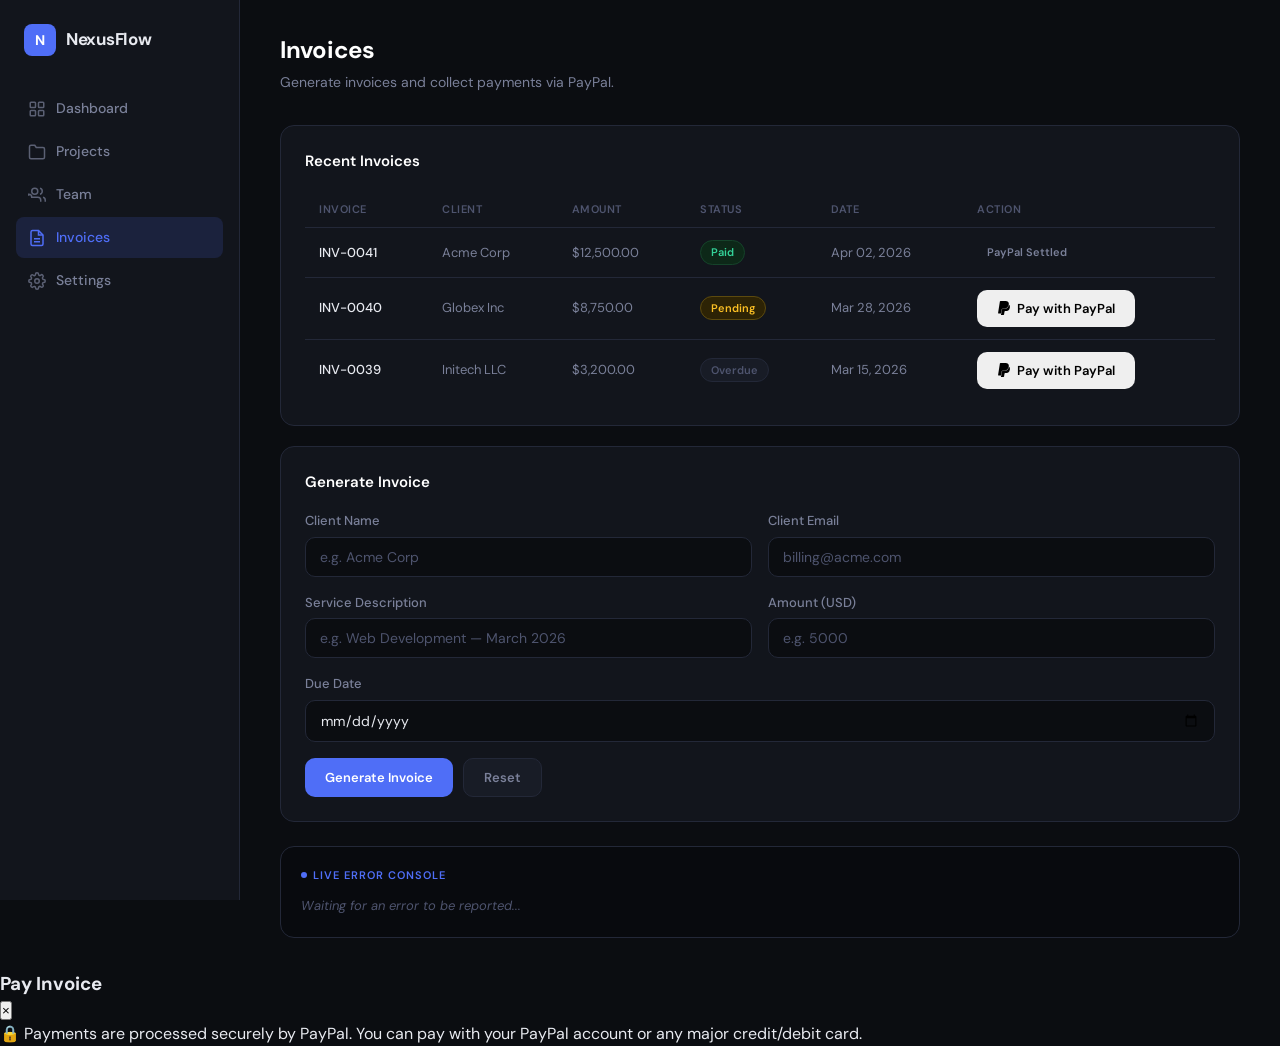
==== commit 075ce2f2: "feat: update invoices.html with PayPal payment section and modal" ====
--- a/invoices.html
+++ b/invoices.html
@@ -10,7 +10,7 @@
 
   <div class="app">
 
-    <!-- ── Sidebar ──────────────────────────────────── -->
+    <!-- ── Sidebar ──────────────────────────────── -->
     <aside class="sidebar">
       <a href="index.html" class="sidebar-logo">
         <div class="logo-icon">N</div>
@@ -38,22 +38,20 @@
           Settings
         </a>
       </nav>
-      <!-- Azure SSO: signed-in user badge -->
-      <div id="userBadge"></div>
     </aside>
 
-    <!-- ── Main Content ───────────────────────────────── -->
+    <!-- ── Main Content ─────────────────────────── -->
     <main class="main">
 
       <div class="page-header">
         <h1>Invoices</h1>
-        <p>Generate and manage invoices. Fill in the details and click "Generate Invoice".</p>
+        <p>Generate invoices and collect payments via PayPal.</p>
       </div>
 
       <!-- Recent Invoices -->
       <div class="card">
         <h2>Recent Invoices</h2>
-        <table class="data-table">
+        <table class="data-table" id="invoicesTable">
           <thead>
             <tr>
               <th>Invoice</th>
@@ -61,15 +59,17 @@
               <th>Amount</th>
               <th>Status</th>
               <th>Date</th>
+              <th>Action</th>
             </tr>
           </thead>
-          <tbody>
+          <tbody id="invoicesBody">
             <tr>
               <td class="name-cell">INV-0041</td>
               <td>Acme Corp</td>
               <td>$12,500.00</td>
               <td><span class="status status-active">Paid</span></td>
               <td>Apr 02, 2026</td>
+              <td><span class="status status-paid-pp">PayPal Settled</span></td>
             </tr>
             <tr>
               <td class="name-cell">INV-0040</td>
@@ -77,6 +77,13 @@
               <td>$8,750.00</td>
               <td><span class="status status-pending">Pending</span></td>
               <td>Mar 28, 2026</td>
+              <td>
+                <button class="btn btn-paypal btn-sm"
+                  onclick="openPaymentModal('INV-0040', 'Globex Inc', '8750.00', 'Invoice INV-0040 — Consulting Services')">
+                  <svg width="14" height="14" viewBox="0 0 24 24" fill="currentColor"><path d="M7.076 21.337H2.47a.641.641 0 01-.633-.74L4.944.901C5.026.382 5.474 0 5.998 0h7.46c2.57 0 4.578.543 5.69 1.81 1.01 1.15 1.304 2.42 1.012 4.287-.023.143-.047.288-.077.437-.983 5.05-4.349 6.797-8.647 6.797h-2.19c-.524 0-.968.382-1.05.9l-1.12 7.106zm14.146-14.42a3.35 3.35 0 00-.607-.541c-.013.076-.026.175-.041.254-.93 4.778-4.005 7.201-9.138 7.201h-2.19a.563.563 0 00-.556.479l-1.187 7.527h-.506l-.24 1.516a.56.56 0 00.554.647h3.882c.46 0 .85-.334.922-.788.06-.26.76-4.852.816-5.09a.932.932 0 01.923-.788h.58c3.76 0 6.705-1.528 7.565-5.946.36-1.847.174-3.388-.777-4.471z"/></svg>
+                  Pay with PayPal
+                </button>
+              </td>
             </tr>
             <tr>
               <td class="name-cell">INV-0039</td>
@@ -84,11 +91,19 @@
               <td>$3,200.00</td>
               <td><span class="status status-inactive">Overdue</span></td>
               <td>Mar 15, 2026</td>
+              <td>
+                <button class="btn btn-paypal btn-sm"
+                  onclick="openPaymentModal('INV-0039', 'Initech LLC', '3200.00', 'Invoice INV-0039 — Design Services')">
+                  <svg width="14" height="14" viewBox="0 0 24 24" fill="currentColor"><path d="M7.076 21.337H2.47a.641.641 0 01-.633-.74L4.944.901C5.026.382 5.474 0 5.998 0h7.46c2.57 0 4.578.543 5.69 1.81 1.01 1.15 1.304 2.42 1.012 4.287-.023.143-.047.288-.077.437-.983 5.05-4.349 6.797-8.647 6.797h-2.19c-.524 0-.968.382-1.05.9l-1.12 7.106zm14.146-14.42a3.35 3.35 0 00-.607-.541c-.013.076-.026.175-.041.254-.93 4.778-4.005 7.201-9.138 7.201h-2.19a.563.563 0 00-.556.479l-1.187 7.527h-.506l-.24 1.516a.56.56 0 00.554.647h3.882c.46 0 .85-.334.922-.788.06-.26.76-4.852.816-5.09a.932.932 0 01.923-.788h.58c3.76 0 6.705-1.528 7.565-5.946.36-1.847.174-3.388-.777-4.471z"/></svg>
+                  Pay with PayPal
+                </button>
+              </td>
             </tr>
           </tbody>
         </table>
       </div>
 
+      <!-- Generate Invoice -->
       <div class="card">
         <h2>Generate Invoice</h2>
 
@@ -125,6 +140,24 @@
         </div>
       </div>
 
+      <!-- Generated Invoice Preview + PayPal Payment -->
+      <div class="card" id="invoicePreviewCard" style="display:none;">
+        <h2>Invoice Preview &amp; Payment <span class="badge">PayPal</span></h2>
+
+        <div class="invoice-preview" id="invoicePreview"></div>
+
+        <div class="paypal-section">
+          <p class="paypal-label">Pay this invoice securely with PayPal:</p>
+          <div id="paypal-button-container"></div>
+          <p class="paypal-note">
+            🔒 Payments are processed securely by PayPal.
+            You can pay with your PayPal account or any major credit/debit card.
+          </p>
+        </div>
+
+        <div id="paymentStatus" class="payment-status" style="display:none;"></div>
+      </div>
+
       <!-- Console Panel -->
       <div class="console-panel">
         <h3>Live Error Console</h3>
@@ -135,107 +168,271 @@
   </div>
 
 
-  <!-- ── Scripts ────────────────────────────────────── -->
-  <script src="https://alcdn.msauth.net/browser/2.38.3/js/msal-browser.min.js"></script>
-  <script src="js/msalConfig.js"></script>
-  <script src="js/authGuard.js"></script>
+  <!-- ══════════════════════════════════════════════════
+       PayPal Payment Modal
+       Used when clicking "Pay with PayPal" on existing invoices
+  ══════════════════════════════════════════════════ -->
+  <div class="modal-overlay" id="paymentModal" onclick="closePaymentModal(event)">
+    <div class="modal-box">
+      <div class="modal-header">
+        <div>
+          <h3 id="modalTitle">Pay Invoice</h3>
+          <p id="modalSubtitle" class="modal-subtitle"></p>
+        </div>
+        <button class="modal-close" onclick="closePaymentModal()">&times;</button>
+      </div>
+      <div class="modal-body">
+        <div class="modal-amount" id="modalAmount"></div>
+        <div id="modal-paypal-container"></div>
+        <p class="paypal-note">
+          🔒 Payments are processed securely by PayPal.
+          You can pay with your PayPal account or any major credit/debit card.
+        </p>
+        <div id="modalPaymentStatus" class="payment-status" style="display:none;"></div>
+      </div>
+    </div>
+  </div>
+
+
+  <!-- ── Scripts ──────────────────────────────────── -->
   <script src="js/errorReporter.js"></script>
   <script src="js/utils.js"></script>
-  <script src="js/auth.js"></script>
+  <script src="js/paypal.js"></script>
 
   <script>
-    /* ── Azure SSO: Protect this page ────────────────────── */
-    AuthGuard.protect().then(function () {
-      AuthGuard.renderUserBadge("userBadge");
+
+    /* ──────────────────────────────────────────────────
+       PAYPAL CONFIGURATION
+       ══════════════════════════════════════════════════
+       Replace 'YOUR_PAYPAL_CLIENT_ID' with your actual
+       PayPal Sandbox or Live Client ID from:
+         https://developer.paypal.com/dashboard/applications
+
+       For sandbox testing use the Sandbox Client ID.
+       Switch to Live Client ID before going to production.
+    ────────────────────────────────────────────────── */
+    NexusPayPal.init({
+      clientId: 'YOUR_PAYPAL_CLIENT_ID',  // <- Replace this
+      currency: 'USD',
+      intent:   'capture'
     });
+
 
     /* ── Intercept console.log for the demo panel ── */
     var _origLog = console.log;
     console.log = function () {
       _origLog.apply(console, arguments);
-      var msg = arguments[0];
-      if (typeof msg === "string" && msg.startsWith("{")) {
-        document.getElementById("consoleOutput").textContent = msg;
+      var msg = Array.prototype.slice.call(arguments).join(' ');
+      if (msg.startsWith('{') || msg.startsWith('[NexusPayPal]')) {
+        document.getElementById('consoleOutput').textContent = msg;
       }
     };
 
-    /**
-     * generateInvoice()
-     * ─────────────────
-     * FIX: NexusUtils.formatCurrency() now accepts string inputs
-     *      (from form fields) by calling parseFloat() internally.
-     *      No more TypeError: "amount.toFixed is not a function".
-     */
+
+    /* ══════════════════════════════════════════════════
+     *  generateInvoice()
+     * ══════════════════════════════════════════════════
+     *  Reads form values, generates an invoice object,
+     *  renders a preview, and loads the PayPal button.
+     *
+     *  FIX: amount is now safely parsed via parseFloat()
+     *  inside NexusUtils.formatCurrency() — no TypeError.
+     * ══════════════════════════════════════════════════ */
     function generateInvoice() {
-      var clientName, clientEmail, serviceDesc, amount, dueDate;
       try {
-        clientName  = document.getElementById("clientName").value;
-        clientEmail = document.getElementById("clientEmail").value;
-        serviceDesc = document.getElementById("serviceDesc").value;
-        amount      = document.getElementById("invoiceAmount").value;  // string from input
-        dueDate     = document.getElementById("dueDate").value;
-
-        if (!clientName.trim()) { showToast("Please enter a client name.", "error"); return; }
-        if (!amount || isNaN(amount)) { showToast("Please enter a valid amount.", "error"); return; }
-
-        // Check permission
-        var permResult = NexusAuth.checkPermission(null, "manage_invoices");
-        if (!permResult.allowed) {
-          showToast("Permission denied: " + permResult.reason, "error");
+        var clientName  = document.getElementById('clientName').value.trim();
+        var clientEmail = document.getElementById('clientEmail').value.trim();
+        var serviceDesc = document.getElementById('serviceDesc').value.trim();
+        var amount      = document.getElementById('invoiceAmount').value.trim();
+        var dueDate     = document.getElementById('dueDate').value;
+
+        /* ── Validation ─────────────────────────────── */
+        if (!clientName) { showToast('Please enter a client name.', 'error'); return; }
+        if (!amount || isNaN(parseFloat(amount)) || parseFloat(amount) <= 0) {
+          showToast('Please enter a valid amount greater than 0.', 'error');
           return;
         }
 
-        // FIX: formatCurrency() now handles string input via parseFloat() internally
-        var formattedAmount = NexusUtils.formatCurrency(amount);
-
+        /* ── Build invoice object ───────────────────── */
         var invoice = {
-          id:      NexusUtils.generateId("INV"),
-          client:  clientName,
-          email:   clientEmail,
-          service: serviceDesc,
-          amount:  formattedAmount,
-          dueDate: dueDate,
-          status:  "pending",
-          created: new Date().toISOString()
+          id        : NexusUtils.generateId('INV'),
+          client    : clientName,
+          email     : clientEmail,
+          service   : serviceDesc || 'Professional Services',
+          amount    : amount,
+          formatted : NexusUtils.formatCurrency(amount),
+          dueDate   : dueDate ? NexusUtils.formatDate(dueDate) : 'N/A',
+          created   : NexusUtils.formatDate(new Date().toISOString())
         };
 
-        showToast("Invoice " + invoice.id + " generated for " + formattedAmount + ".", "success");
+        /* ── Render invoice preview ──────────────────── */
+        document.getElementById('invoicePreview').innerHTML =
+          '<div class="invoice-meta">' +
+            '<div class="invoice-meta-row"><span>Invoice ID</span><strong>' + invoice.id + '</strong></div>' +
+            '<div class="invoice-meta-row"><span>Client</span><strong>' + invoice.client + '</strong></div>' +
+            (invoice.email ? '<div class="invoice-meta-row"><span>Email</span><strong>' + invoice.email + '</strong></div>' : '') +
+            '<div class="invoice-meta-row"><span>Service</span><strong>' + invoice.service + '</strong></div>' +
+            '<div class="invoice-meta-row"><span>Due Date</span><strong>' + invoice.dueDate + '</strong></div>' +
+            '<div class="invoice-meta-row invoice-total"><span>Total Amount</span><strong>' + invoice.formatted + '</strong></div>' +
+          '</div>';
+
+        /* ── Show preview card ──────────────────────── */
+        var previewCard = document.getElementById('invoicePreviewCard');
+        previewCard.style.display = 'block';
+        document.getElementById('paymentStatus').style.display = 'none';
+
+        /* ── Render PayPal button ───────────────────── */
+        NexusPayPal.renderButton({
+          containerId : 'paypal-button-container',
+          amount      : invoice.amount,
+          description : invoice.id + ' — ' + invoice.service,
+
+          onSuccess: function (details) {
+            showPaymentStatus(
+              'paymentStatus',
+              'success',
+              '✓ Payment Successful!',
+              'Transaction ID: ' + details.id +
+              ' | Paid by: ' + details.payer.name.given_name + ' ' + details.payer.name.surname +
+              ' | Amount: ' + invoice.formatted
+            );
+            showToast('Payment of ' + invoice.formatted + ' received! Transaction: ' + details.id, 'success');
+          },
+
+          onError: function (err) {
+            showPaymentStatus(
+              'paymentStatus',
+              'error',
+              '✗ Payment Failed',
+              'An error occurred during payment. Please try again or contact support.'
+            );
+            ErrorReporter.report({
+              error       : err,
+              source_file : 'invoices.html',
+              priority    : 'critical',
+              title       : 'PayPal payment failed for invoice ' + invoice.id,
+              context     : { module: 'PayPalPayment', invoiceId: invoice.id, amount: invoice.amount }
+            });
+          },
+
+          onCancel: function () {
+            showPaymentStatus(
+              'paymentStatus',
+              'warning',
+              '⚠ Payment Cancelled',
+              'You cancelled the payment. Click the PayPal button above to try again.'
+            );
+          }
+        });
+
+        showToast('Invoice ' + invoice.id + ' generated for ' + invoice.formatted + '.', 'success');
+        previewCard.scrollIntoView({ behavior: 'smooth', block: 'start' });
 
       } catch (e) {
         ErrorReporter.report({
-          error: e,
-          source_file: "invoices.html",
-          priority: "critical",
-          title: "Invoice generation failed",
-          context: {
-            module: "InvoiceService",
-            action: "generateInvoice",
-            inputs: { clientName: clientName, amount: amount, amountType: typeof amount }
-          }
+          error       : e,
+          source_file : 'invoices.html',
+          priority    : 'critical',
+          title       : 'Invoice generation failed',
+          context     : { module: 'InvoiceService', action: 'generateInvoice' }
         });
-        showToast("Error: " + e.message + " — reported to monitoring.", "error");
+        showToast('Error: ' + e.message, 'error');
       }
     }
 
+
+    /* ══════════════════════════════════════════════════
+     *  openPaymentModal(invoiceId, client, amount, description)
+     * ══════════════════════════════════════════════════
+     *  Opens the payment modal for an existing invoice
+     *  row in the Recent Invoices table and renders
+     *  the PayPal button inside the modal.
+     * ══════════════════════════════════════════════════ */
+    function openPaymentModal(invoiceId, client, amount, description) {
+      document.getElementById('modalTitle').textContent    = 'Pay ' + invoiceId;
+      document.getElementById('modalSubtitle').textContent = client;
+      document.getElementById('modalAmount').textContent   = NexusUtils.formatCurrency(amount);
+      document.getElementById('modalPaymentStatus').style.display = 'none';
+
+      document.getElementById('paymentModal').classList.add('open');
+      document.body.style.overflow = 'hidden';
+
+      NexusPayPal.renderButton({
+        containerId : 'modal-paypal-container',
+        amount      : amount,
+        description : description,
+
+        onSuccess: function (details) {
+          showPaymentStatus(
+            'modalPaymentStatus',
+            'success',
+            '✓ Payment Successful!',
+            'Transaction ID: ' + details.id +
+            ' | Paid by: ' + details.payer.name.given_name + ' ' + details.payer.name.surname
+          );
+          showToast('Payment of ' + NexusUtils.formatCurrency(amount) + ' received!', 'success');
+        },
+
+        onError: function (err) {
+          showPaymentStatus(
+            'modalPaymentStatus',
+            'error',
+            '✗ Payment Failed',
+            'An error occurred. Please try again.'
+          );
+        },
+
+        onCancel: function () {
+          showPaymentStatus(
+            'modalPaymentStatus',
+            'warning',
+            '⚠ Payment Cancelled',
+            'You cancelled the payment. Click the PayPal button above to try again.'
+          );
+        }
+      });
+    }
+
+
+    /* ── Close modal ──────────────────────────────── */
+    function closePaymentModal(event) {
+      if (event && event.target !== document.getElementById('paymentModal')) return;
+      document.getElementById('paymentModal').classList.remove('open');
+      document.body.style.overflow = '';
+    }
+
+
+    /* ── Show payment status banner ───────────────── */
+    function showPaymentStatus(elementId, type, title, message) {
+      var el = document.getElementById(elementId);
+      el.className = 'payment-status payment-status-' + type;
+      el.innerHTML = '<strong>' + title + '</strong><br>' + message;
+      el.style.display = 'block';
+    }
+
+
+    /* ── Reset form ───────────────────────────────── */
     function resetInvoiceForm() {
-      document.getElementById("clientName").value = "";
-      document.getElementById("clientEmail").value = "";
-      document.getElementById("serviceDesc").value = "";
-      document.getElementById("invoiceAmount").value = "";
-      document.getElementById("dueDate").value = "";
-      document.getElementById("consoleOutput").innerHTML = '<span class="empty">Waiting for an error to be reported...</span>';
-    }
-
+      ['clientName','clientEmail','serviceDesc','invoiceAmount','dueDate']
+        .forEach(function (id) { document.getElementById(id).value = ''; });
+      document.getElementById('invoicePreviewCard').style.display = 'none';
+      document.getElementById('consoleOutput').innerHTML =
+        '<span class="empty">Waiting for an error to be reported...</span>';
+    }
+
+
+    /* ── Toast helper ─────────────────────────────── */
     function showToast(message, type) {
-      var existing = document.querySelector(".toast");
+      var existing = document.querySelector('.toast');
       if (existing) existing.remove();
-      var toast = document.createElement("div");
-      toast.className = "toast " + type;
+      var toast = document.createElement('div');
+      toast.className = 'toast ' + type;
       toast.textContent = message;
       document.body.appendChild(toast);
-      toast.style.display = "block";
+      toast.style.display = 'block';
       setTimeout(function () { toast.remove(); }, 5000);
     }
+
   </script>
 
 </body>
